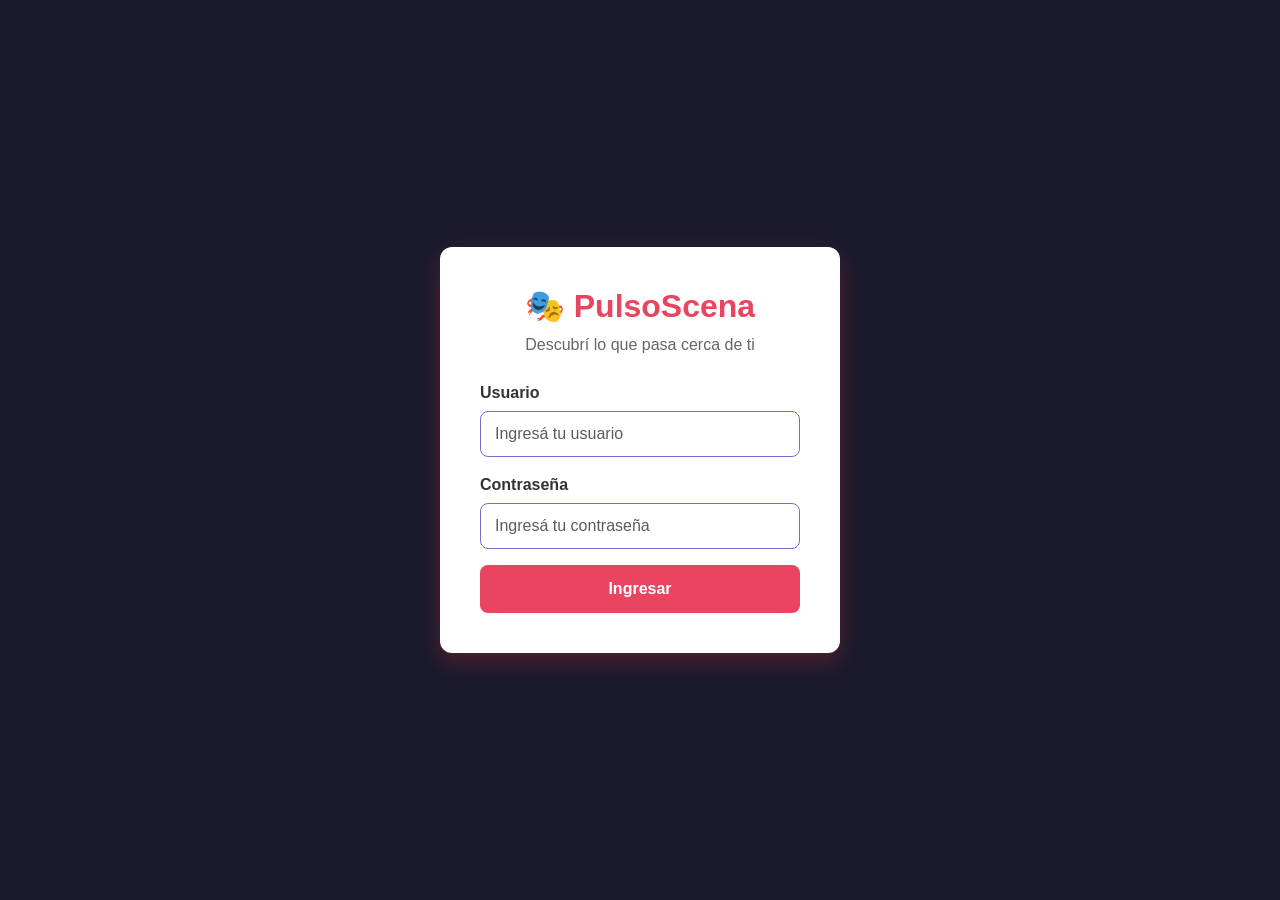
==== login.html @ 251c5470 "proyecto final funcionando" ====
<!DOCTYPE html>
<html lang="es">
<head>
    <meta charset="UTF-8">
    <meta name="viewport" content="width=device-width, initial-scale=1.0">
    <link href="https://cdn.jsdelivr.net/npm/bootstrap@5.3.8/dist/css/bootstrap.min.css" rel="stylesheet" 
     integrity="sha384-sRIl4kxILFvY47J16cr9ZwB07vP4J8+LH7qKQnuqkuIAvNWLzeN8tE5YBujZqJLB" crossorigin="anonymous">
    <link rel="stylesheet" href="styles.css">
    <title>PulsoScena</title>
</head>
<body class="login-body">

     <div class="login-container"> 

        <div class="text-center mb-4">
            <h1 class="fw-bold ">🎭 PulsoScena</h1>
            <p>Descubrí lo que pasa cerca de ti</p>
        </div>

        <div class="mb-3">
            <label class="form-label">Usuario</label>
            <input type="text" id="usuario" class="form-control" placeholder="Ingresá tu usuario"/>
        </div>

        <div class="mb-3">
            <label class="form-label">Contraseña</label>
            <input type="password" id="contrasena" class="form-control" placeholder="Ingresá tu contraseña"/>
        </div>

        <button id="btn-login" class="btn btn-danger w-100">Ingresar</button>

        <p id="error" class="error-msg text-center mt-1" style="display:none">
            Usuario o contraseña incorrectos ⚠️
        </p>

        <p id="validacion" class="error-msg text-center mt-1" style="display:none">
            Debe llenar todos los campos ⚠️
        </p>



    </div>
    <script src="https://cdn.jsdelivr.net/npm/bootstrap@5.3.8/dist/js/bootstrap.bundle.min.js" integrity="sha384-FKyoEForCGlyvwx9Hj09JcYn3nv7wiPVlz7YYwJrWVcXK/BmnVDxM+D2scQbITxI" crossorigin="anonymous"></script>
    <script src="script.js"></script>
</body>
</html>
---- styles.css ----
/*  Reset general */
* {
    margin: 0;
    padding: 0;
    box-sizing: border-box;
}

body {
    font-family: 'Segoe UI', sans-serif;
}

/* Login */
.login-body {
    background-color: #1a1a2e;
    min-height: 100vh;
    display: flex;
    align-items: center;
    justify-content: center;
}

.login-container {
    background-color: #ffffff;
    padding: 40px;
    border-radius: 12px;
    width: 100%;
    max-width: 400px;
    box-shadow: 0 8px 24px rgba(206, 54, 54, 0.3);
}

.login-container h1 {
    text-align: center;
    color: #e94560;
    font-size: 2rem;
    margin-bottom: 8px;
}

.login-container p {
    text-align: center;
    color: #666;
    margin-bottom: 24px;
}

.login-container label {
    display: block;
    margin-bottom: 6px;
    font-weight: 600;
    color: #333;
}

.login-container input {
    width: 100%;
    padding: 10px 14px;
    border: 1px solid #7b6bce;
    border-radius: 8px;
    margin-bottom: 16px;
    font-size: 1rem;
}

.login-container input:focus {
    outline: none;
    border-color: #e94560;
}

.login-container button {
    width: 100%;
    padding: 12px;
    background-color: #e94560;
    color: white;
    border: none;
    border-radius: 8px;
    font-size: 1rem;
    font-weight: 600;
    cursor: pointer;
}

.login-container button:hover {
    background-color: #c73652;
}

.error-msg {
    color: #e94560;
    font-size: 0.9rem;
    margin-top: 6px;
    margin-bottom: 0;
}



/*  Navbar */

.logo-navbar {
    height: 98px;   /* controla el tamaño real */
    width: 70%;
    object-fit: contain;
}

.navbar-toggler{
    color: #0d0d31;
    background-color: #ffffff;
    margin-bottom: 0.5rem;
}
#navbar-principal {
    background-color: #1a1a2e;
    padding: 16px 32px;
    height: 70px;
}
#navbar-principal .container-fluid {
    height: 100%;
    display: flex;
    align-items: center;
}

#navbar-principal .nav-link {
    color: #ffffff !important;
    font-size: 0.95rem;
    padding: 6px 14px;
    border: 1px solid #e94560;
    border-radius: 6px;
    margin-left: 8px;
    transition: all 0.3s;
}

#navbar-principal .nav-link:hover {
    background-color: #e94560;
}

/* ===== HERO ===== */
.hero {
    background-color: #16213e;
    color: white;
    text-align: center;
    padding: 80px 20px;
    box-shadow: 0 5px 8px rgba(214, 12, 12, 0.815);
}

.hero h2 {
    font-size: 2.5rem;
    margin-bottom: 12px;
    color: #e94560;
}

.hero p {
    font-size: 1.1rem;
    color: #aaa;
}

/* ===== FEED DE EVENTOS ===== */
main {
    max-width: 1200px;
    margin: 40px auto;
    padding: 0 20px;
}

main h3 {
    font-size: 1.5rem;
    margin-bottom: 24px;
    color: #1a1a2e;
}

.eventos-grid {
    display: grid;
    grid-template-columns: repeat(3, 1fr);
    gap: 24px;
}

/* Aplica a todas las imágenes dentro del carrusel */
/* Sombra al título y párrafo dentro del carrusel */
.hero h2 {
  text-shadow: 1px 3px 3px rgb(133, 7, 55);
}


.carousel-caption p {
  font-size: 1.5rem;
  color: #e94560;
  text-shadow: 2px 2px 15px rgba(245, 239, 239, 0.877); /* sombra para que se lea sobre la foto */
  left: -160px;
  top: -180px;
  background-color: #181717e0;
  width: 100%;
  border: 1px solid #e945606c;
}



.carousel-inner img {
  width: 100%;        /* ocupa todo el ancho del contenedor */
  height: 300px;      /* altura fija para todas las imágenes */
  object-fit: cover;  /* recorta la imagen manteniendo proporción */
   
   border: 1px solid rgba(255, 0, 0, 0.103);
}
.hero h2 {
  position: relative;
  margin-left: 2rem; /* mueve el título 20px hacia la izquierda */
  margin-top: -5rem;
}
.hero p {
  position: relative;
  margin-left: 10rem; /* mueve el título 20px hacia la izquierda */
}


/*  Tarjetas */
article {
    background-color: #fff;
    border-radius: 12px;
    box-shadow: 0 4px 12px rgba(0,0,0,0.1);
    overflow: hidden;
    transition: transform 0.3s;
}

article:hover {
    transform: translateY(-4px);
}

article img {
    width: 100%;
    height: 200px;
    object-fit: cover;
}

article h4 {
    padding: 16px 16px 4px;
    font-size: 1.1rem;
    color: #1a1a2e;
}

article p {
    padding: 4px 16px;
    color: #666;
    font-size: 0.9rem;
}

article a {
    display: inline-block;
    margin: 12px 16px 16px;
    padding: 8px 16px;
    background-color: #e94560;
    color: white;
    border-radius: 6px;
    text-decoration: none;
    font-size: 0.9rem;
    transition: background-color 0.3s;
}

article a:hover {
    background-color: #c73652;
}


/* ===== PERFIL ===== */
.perfil-header {
    background-color: #16213e;
    color: white;
}

.perfil-header p {
    color: #aaa;
}

.perfil-foto {
    width: 150px;
    height: 150px;
    border-radius: 50%;
    border: 2px solid #e94560;
    object-fit: cover;
    align-items: center;
    
}

/* ===== ESTADÍSTICAS ===== */
.stat-card {
    background-color: #8128283d;
    border-radius: 12px;
    padding: 20px;
    box-shadow: 0 4px 12px rgba(0,0,0,0.1);
}

.stat-card strong {
    font-size: 2rem;
    color: #e94560;
    display: block;
}

.stat-card p {
    color: #666;
    margin: 0;
    font-size: 0.9rem;
}

.pagination .page-link {
  color: #04073b; /* cambia el color del texto */
}




/* Footer */
footer {
    background-color: #1a1a2e;
    color: #aaa;
    text-align: center;
    padding: 24px;
    margin-top: 60px;
    box-shadow: 0 8px 24px rgba(206, 54, 54, 0.3);
}


/*publicaciones*/
.story-info{
    background-color: rgba(3, 0, 19, 0.788);
    text-align: center;
}

.container-publicaciones{
    padding: 2rem;
    background-color: #1a1a2e96;
    border-radius: 1%;
    
    
}

.container-publicaciones .card-body h3{
    background-color: #1a1a2ee7;
    color: white;
    padding: 10px;
    border: 1px solid #e94560;
    
    
}
.container-publicaciones .card-body p{
    background-color: #1a1a2e31;
    width: 90%;
    margin-left: 1.5rem;
    border: 1px solid #1a1a2e31;
      
}

/* mejora el btn-like */
.btn-like {
    background-color: #e945605e;
    border: 2px solid #e7dbddcc;
    color: #180000;
    border-radius: 6px;
    padding: 6px 12px;
    cursor: pointer;
    transition: all 0.3s;
}

.btn-like:hover {
    background-color: #e94560;
    color: white;
}

/* estilo para el input de comentario */
.input-comentario {
    width: 70%;
    padding: 6px 10px;
    border: 1px solid #e94560;
    border-radius: 6px;
    margin-right: 8px;
}

/* estilo para el botón agregar comentario */
.btn-comentario {
    background-color: #e94560;
    color: white;
    border: none;
    border-radius: 6px;
    padding: 6px 12px;
    cursor: pointer;
    transition: all 0.3s;
}

.btn-comentario:hover {
    background-color: #c73652;
}


/* ===== STORIES ===== */
.stories-container {
    background-color: #1a1a2e;
    padding: 16px 40px;
    border-bottom: 1px solid #e94560;
    max-width: 1200px;
    margin: 0 auto;
}

.stories-scroll {
    display: flex;
    gap: 19px;
    overflow-x: auto;
    padding-bottom: 8px;
    scrollbar-width: none;
    margin-left: 0;
}

.stories-scroll::-webkit-scrollbar {
    display: none;
}

.story-card {
    position: relative;
    min-width: 120px;
    height: 200px;
    border-radius: 12px;
    overflow: hidden;
    cursor: pointer;
    flex-shrink: 0;
    border: 3px solid #e94560;
    transition: transform 0.3s;
    display: flex;
    flex-direction: column;
    justify-content: space-between;
    padding: 10px;
}

.story-card:hover {
    transform: scale(1.05);
}

.story-avatar {
    width: 40px;
    height: 40px;
    border-radius: 50%;
    border: 2px solid #e94560;
}

.story-info {
    margin-top: auto;
}

.story-nombre {
    color: white;
    font-size: 0.75rem;
    margin: 0;
    font-weight: 600;
}

.story-evento {
    color: #e94560;
    font-size: 0.7rem;
    margin: 0;
    font-weight: 600;
}

.story-arrow {
    display: none; /* oculto en pantalla grande */
    position: absolute;
    top: 50%;
    transform: translateY(-50%);
    background-color: #e945602c;
    color: white;
    border: none;
    border-radius: 50%;
    width: 32px;
    height: 32px;
    font-size: 1.5rem;
    cursor: pointer;
    z-index: 10;
}

.story-arrow-left { left: 8px; }
.story-arrow-right { right: 8px; }

/* solo aparecen en móvil */
@media (max-width: 1981px) {
    .story-arrow {
        display: flex;
        align-items: center;
        justify-content: center;
        
    }
    .stories-container {
        position: relative;
        
    }
}
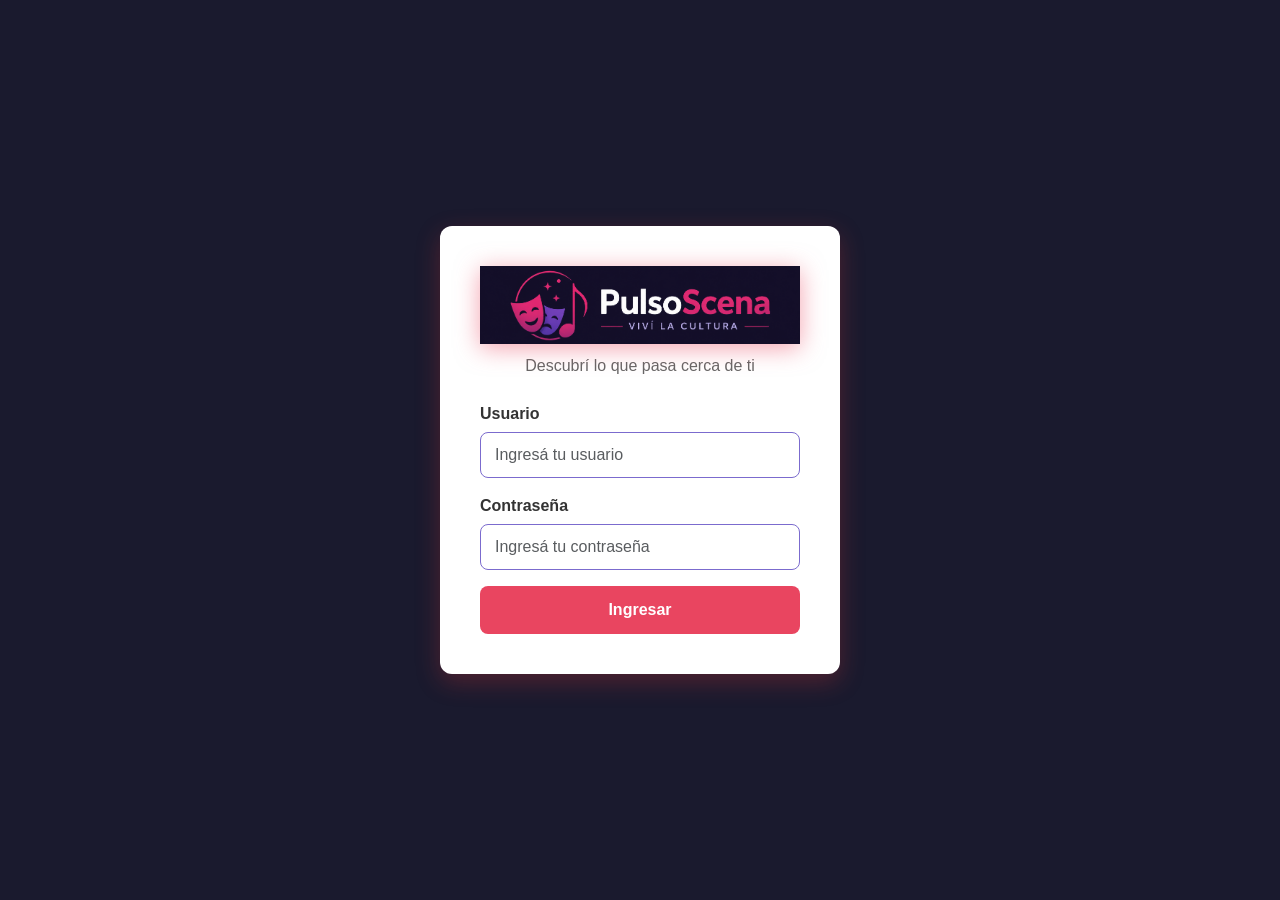
==== commit 160cf58c: "cambios login" ====
--- a/login.html
+++ b/login.html
@@ -13,9 +13,9 @@
      <div class="login-container"> 
 
         <div class="text-center mb-4">
-            <h1 class="fw-bold ">🎭 PulsoScena</h1>
-            <p>Descubrí lo que pasa cerca de ti</p>
-        </div>
+    <img src="assets/logo.png" class="logo-login" alt="logo">
+    <p>Descubrí lo que pasa cerca de ti</p>
+</div>
 
         <div class="mb-3">
             <label class="form-label">Usuario</label>
@@ -30,11 +30,11 @@
         <button id="btn-login" class="btn btn-danger w-100">Ingresar</button>
 
         <p id="error" class="error-msg text-center mt-1" style="display:none">
-            Usuario o contraseña incorrectos ⚠️
+            Usuario o contraseña incorrectos 
         </p>
 
         <p id="validacion" class="error-msg text-center mt-1" style="display:none">
-            Debe llenar todos los campos ⚠️
+            Debe llenar todos los campos 
         </p>
 
 
--- a/styles.css
+++ b/styles.css
@@ -84,12 +84,26 @@
     margin-bottom: 0;
 }
 
+.logo-login {
+    height: 100%;   
+    width: 100%;
+    object-fit: contain;
+    filter: drop-shadow(0 4px 12px rgba(233, 69, 96, 0.5));
+    transition: transform 0.3s;
+    display: block;
+    margin: 0 auto 10px auto;
+}
+
+.logo-login:hover {
+    transform: scale(1.05);
+}
+
 
 
 /*  Navbar */
 
 .logo-navbar {
-    height: 98px;   /* controla el tamaño real */
+    height: 98px;   
     width: 70%;
     object-fit: contain;
 }
